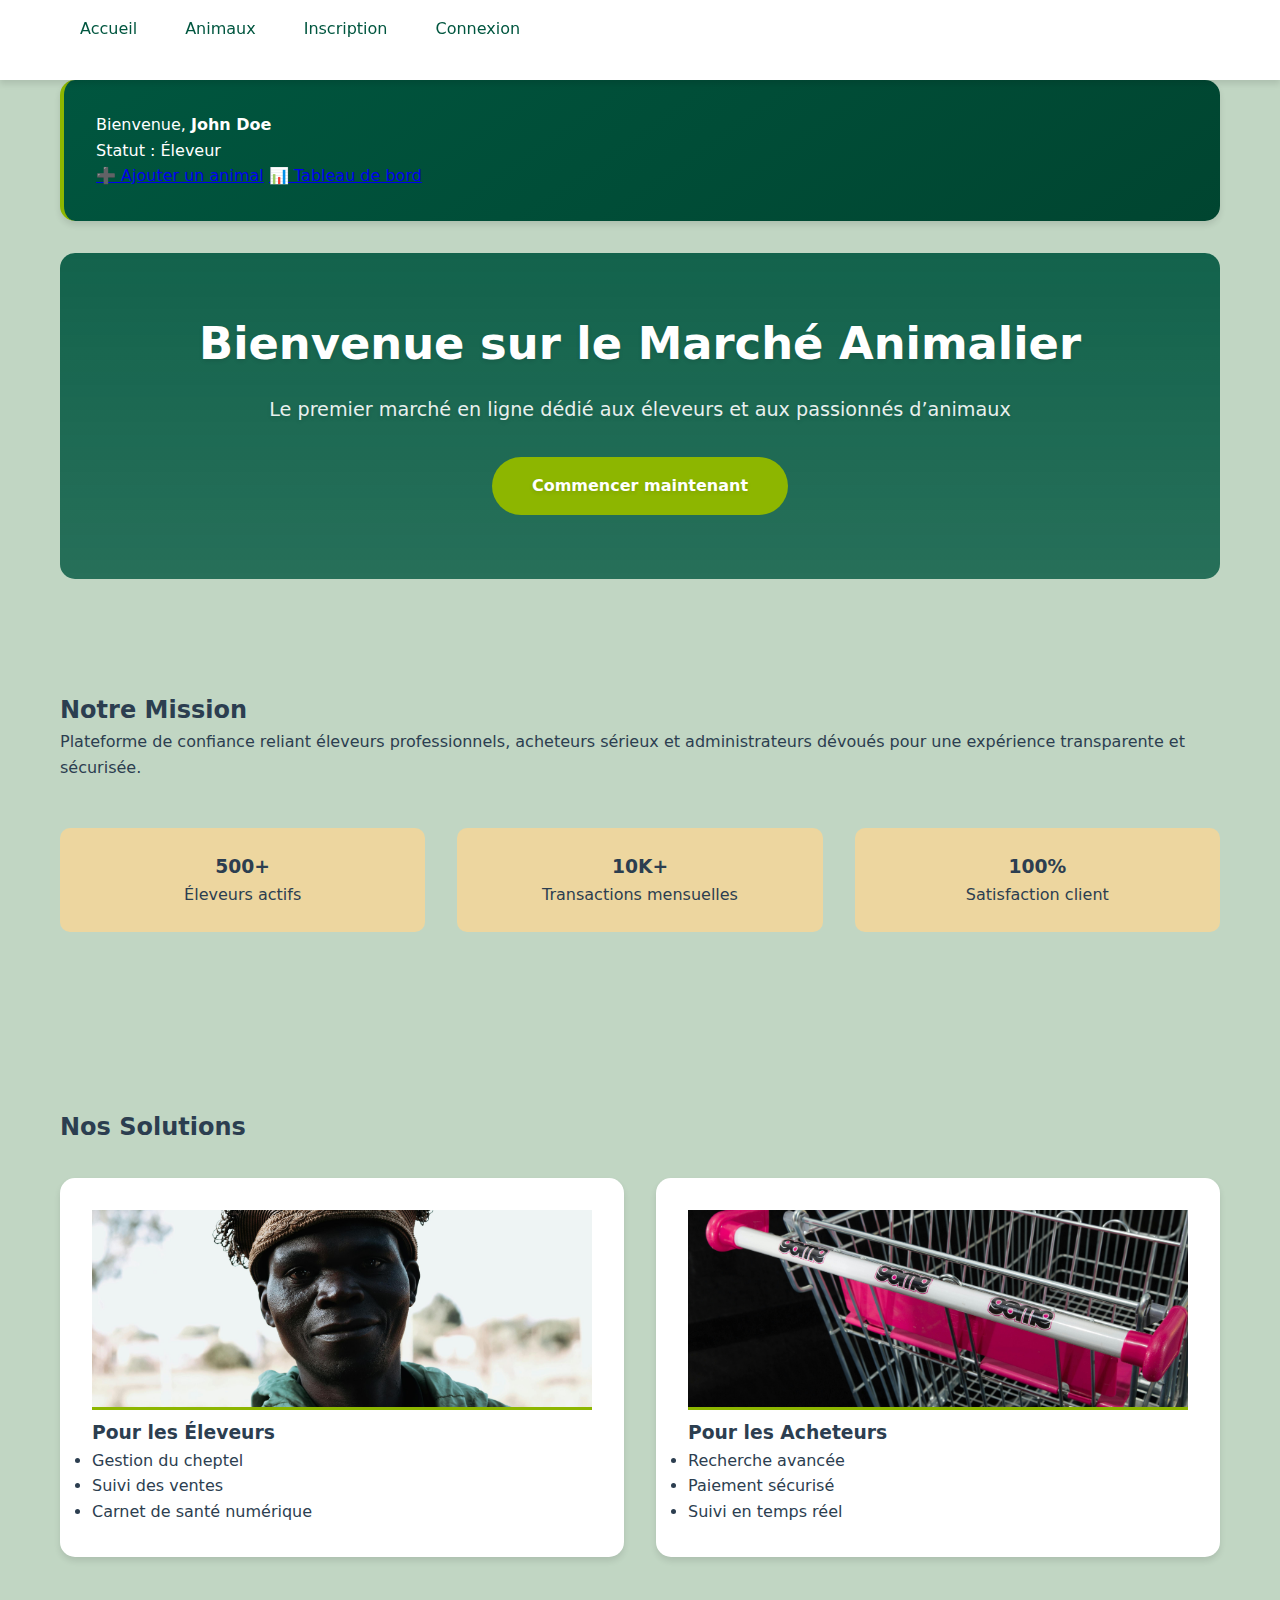
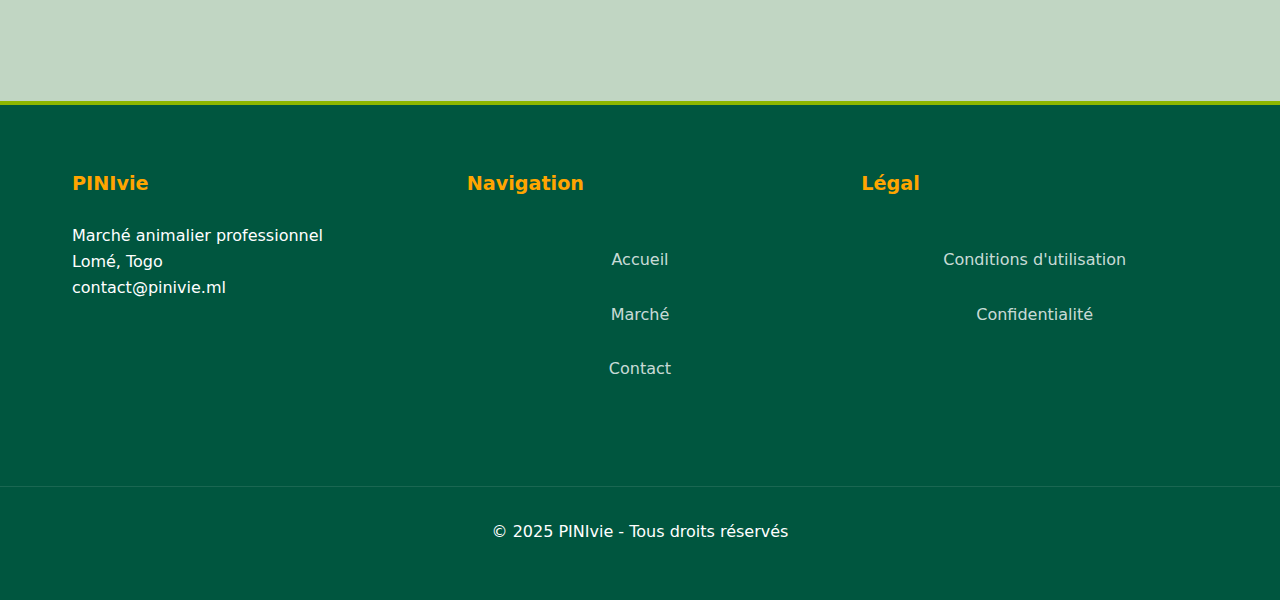
==== index.html @ 407cb316 "Le frontend de PINIvie" ====
<!DOCTYPE html>
<html lang="fr">
<head>
    <meta charset="UTF-8">
    <title>Accueil - Marché Animalier</title>
    <link rel="stylesheet" href="styles.css">
    <meta name="viewport" content="width=device-width, initial-scale=1.0">
</head>
<body>

    <header>
        <!-- Remplacez le include PHP par le contenu HTML du menu -->
        <nav>
            <ul>
                <li><a href="index.html">Accueil</a></li>
                <li><a href="animaux.html">Animaux</a></li>
                <li><a href="inscription.html">Inscription</a></li>
                <li><a href="connexion.html">Connexion</a></li>
            </ul>
        </nav>
    </header>

    <main class="container">
        <!-- Message de bienvenue -->
        <div class="user-info">
            <p>Bienvenue, <strong>John Doe</strong></p>
            <p>Statut : Éleveur</p>
            
            <div class="user-actions">
                <a href="ajout_animal.html" class="btn-small">➕ Ajouter un animal</a>
                <a href="dashboard.html" class="btn-small">📊 Tableau de bord</a>
            </div>
        </div>

        <!-- Hero Section -->
        <section class="hero">
            <div class="hero-content">
                <h1 class="hero-title">Bienvenue sur le Marché Animalier</h1>
                <p class="hero-subtitle">Le premier marché en ligne dédié aux éleveurs et aux passionnés d’animaux</p>
                <div class="hero-cta">
                    <a href="inscription.html" class="btn btn-primary">Commencer maintenant</a>
                </div>
            </div>
        </section>

        <!-- Section Présentation -->
        <section class="about-section">
            <div class="about-content">
                <h2 class="section-title">Notre Mission</h2>
                <p class="section-text">
                    Plateforme de confiance reliant éleveurs professionnels, acheteurs sérieux et administrateurs dévoués 
                    pour une expérience transparente et sécurisée.
                </p>
                <div class="stats-grid">
                    <div class="stat-item">
                        <h3>500+</h3>
                        <p>Éleveurs actifs</p>
                    </div>
                    <div class="stat-item">
                        <h3>10K+</h3>
                        <p>Transactions mensuelles</p>
                    </div>
                    <div class="stat-item">
                        <h3>100%</h3>
                        <p>Satisfaction client</p>
                    </div>
                </div>
            </div>
        </section>

        <!-- Section Fonctionnalités -->
        <section class="features-section">
            <h2 class="section-title center">Nos Solutions</h2>
            <div class="features-grid">
                <article class="feature-card">
                    <div class="feature-icon">
                        <img src="assets/img/09.jpg" alt="Éleveurs" width="500px" height="300px">
                    </div>
                    <h3>Pour les Éleveurs</h3>
                    <ul class="feature-list">
                        <li>Gestion du cheptel</li>
                        <li>Suivi des ventes</li>
                        <li>Carnet de santé numérique</li>
                    </ul>
                </article>

                <article class="feature-card">
                    <div class="feature-icon">
                        <img src="assets/img/00.jpg" alt="Clients" width="500px" height="300px">
                    </div>
                    <h3>Pour les Acheteurs</h3>
                    <ul class="feature-list">
                        <li>Recherche avancée</li>
                        <li>Paiement sécurisé</li>
                        <li>Suivi en temps réel</li>
                    </ul>
                </article>
            </div>
        </section>
    </main>

    <footer class="main-footer">
        <div class="footer-content">
            <div class="footer-section">
                <h4>PINIvie</h4>
                <p>Marché animalier professionnel<br>
                Lomé, Togo<br>
                contact@pinivie.ml</p>
            </div>
            
            <div class="footer-section">
                <h4>Navigation</h4>
                <nav class="footer-links">
                    <a href="index.html">Accueil</a>
                    <a href="animaux.html">Marché</a>
                    <a href="contact.html">Contact</a>
                </nav>
            </div>
            
            <div class="footer-section">
                <h4>Légal</h4>
                <nav class="footer-links">
                    <a href="cgu.html">Conditions d'utilisation</a>
                    <a href="confidentialite.html">Confidentialité</a>
                </nav>
            </div>
        </div>
        
        <div class="footer-bottom">
            <p>© 2025 PINIvie - Tous droits réservés</p>
            <div class="social-icons">
                <a href="#"><i class="fab fa-facebook"></i></a>
                <a href="#"><i class="fab fa-whatsapp"></i></a>
                <a href="#"><i class="fab fa-instagram"></i></a>
            </div>
        </div>
    </footer>
</body>
</html>
---- styles.css ----
/* styles.css */
:root {
    --primary: #00563F; /* Vert foncé */
    --secondary: #8DB600; /* Vert clair */
    --accent: #FFA500;   /* Orange */
    --light: #c1d6c3;
    --dark: #2C3E50;
    --shadow: 0 4px 6px rgba(0, 0, 0, 0.1);
    --radius: 12px;
    --stat-item: #edd69f;
}

* {
    margin: 0;
    padding: 0;
    box-sizing: border-box;
    font-family: 'Segoe UI', system-ui, sans-serif;
}

body {
    line-height: 1.6;
    color: var(--dark);
    background: var(--light);
    margin-top: 80px;
}

/* Header fixe */
header {
    position: fixed;
    top: 0;
    width: 100%;
    background: white;
    box-shadow: var(--shadow);
    z-index: 1000;
}

nav {
    max-width: 1200px;
    margin: 0 auto;
    padding: 1rem 2rem;
    display: flex;
    justify-content: space-between;
    align-items: center;
}

.logo h2 {
    color: var(--primary);
    font-size: 1.8rem;
    font-weight: 700;
    letter-spacing: -0.5px;
}

nav ul {
    display: flex;
    gap: 2rem;
    list-style: none;
}

nav a {
    color: var(--primary);
    text-decoration: none;
    font-weight: 500;
    transition: all 0.3s;
    padding: 0.5rem;
}

nav a:hover {
    color: var(--secondary);
    transform: translateY(-2px);
}

/* Section Hero */
.hero {
    background: linear-gradient(rgba(0, 86, 63, 0.9), rgba(0, 86, 63, 0.8)),
                url('https://example.com/hero-bg.jpg') center/cover;
    color: white;
    padding: 8rem 2rem;
    text-align: center;
    border-radius: var(--radius);
    margin: 2rem auto;
    max-width: 1200px;
}

.hero h1 {
    font-size: 2.8rem;
    margin-bottom: 1.5rem;
    line-height: 1.2;
}

.hero p {
    font-size: 1.2rem;
    margin-bottom: 2rem;
    opacity: 0.9;
}

.btn {
    display: inline-block;
    background: var(--secondary);
    color: white;
    padding: 1rem 2.5rem;
    border-radius: 50px;
    text-decoration: none;
    font-weight: 600;
    transition: transform 0.3s;
}

.btn:hover {
    transform: translateY(-3px);
    background: #7da500;
}

/* Sections de contenu */
.presentation {
    background: white;
    padding: 4rem 2rem;
    border-radius: var(--radius);
    box-shadow: var(--shadow);
    margin: 3rem auto;
    max-width: 1200px;
    text-align: center;
}

.fonctionnalites {
    max-width: 1200px;
    margin: 3rem auto;
    padding: 0 2rem;
}

.grid {
    display: grid;
    gap: 2rem;
    grid-template-columns: repeat(auto-fit, minmax(280px, 1fr));
}

.feature {
    background: white;
    padding: 2rem;
    border-radius: var(--radius);
    box-shadow: var(--shadow);
    transition: transform 0.3s;
    text-align: center;
}

.feature:hover {
    transform: translateY(-5px);
}

/* Messages utilisateur */
.user-info {
    background: var(--light);
    padding: 1.5rem;
    border-radius: var(--radius);
    margin: 1rem auto;
    max-width: 1200px;
    border-left: 4px solid var(--secondary);
}

/* Formulaire */
form {
    background: white;
    padding: 2rem;
    border-radius: var(--radius);
    box-shadow: var(--shadow);
    max-width: 500px;
    margin: 2rem auto;
}

input, select {
    width: 100%;
    padding: 1rem;
    margin-bottom: 1.5rem;
    border: 2px solid #ddd;
    border-radius: 8px;
    transition: border-color 0.3s;
}

input:focus, select:focus {
    border-color: var(--secondary);
    outline: none;
}

/* Responsive */
@media (max-width: 768px) {
    nav {
        padding: 1rem;
        flex-direction: column;
        gap: 1rem;
    }
    
    nav ul {
        flex-wrap: wrap;
        justify-content: center;
        gap: 1rem;
    }
    
    .hero {
        padding: 6rem 1rem;
        margin-top: 1rem;
    }
    
    .hero h1 {
        font-size: 2rem;
    }
    
    .presentation {
        padding: 2rem 1rem;
    }
}

/* Page animaux */
.animaux {
    display: grid;
    gap: 2rem;
    grid-template-columns: repeat(auto-fit, minmax(250px, 1fr));
    max-width: 1200px;
    margin: 2rem auto;
    padding: 0 1rem;
}

.animal {
    background: white;
    border-radius: var(--radius);
    overflow: hidden;
    box-shadow: var(--shadow);
    transition: transform 0.3s;
}

.animal:hover {
    transform: translateY(-5px);
}

.animal img {
    width: 100%;
    height: 200px;
    object-fit: cover;
    border-bottom: 3px solid var(--secondary);
}

.animal h3 {
    color: var(--primary);
    margin: 1rem 0;
    padding: 0 1rem;
}

.animal p {
    padding: 0 1rem 1rem;
}

/* Styles complémentaires */
.container {
    max-width: 1200px;
    margin: 0 auto;
    padding: 0 20px;
}

.user-panel {
    background: #e8f5e9;
    padding: 1.5rem;
    border-radius: 8px;
    margin: 2rem 0;
    border-left: 4px solid var(--secondary);
}

.badge {
    display: inline-block;
    padding: 0.3rem 0.8rem;
    background: var(--primary);
    color: white;
    border-radius: 20px;
    font-size: 0.9rem;
}

.hero {
    background: linear-gradient(rgba(0, 86, 63, 0.9), rgba(0, 86, 63, 0.8)),
                url('assets/hero-bg.jpg') center/cover;
    border-radius: 15px;
    padding: 4rem 2rem;
    margin: 2rem 0;
    color: white;
    text-shadow: 0 2px 4px rgba(0,0,0,0.1);
}

.hero-title {
    font-size: 2.5rem;
    margin-bottom: 1rem;
}

.hero-subtitle {
    font-size: 1.2rem;
    margin-bottom: 2rem;
}

.about-section {
    background: transparent;
    padding: 4rem 0;
    margin: 3rem 0;
}

.stats-grid {
    display: grid;
    grid-template-columns: repeat(3, 1fr);
    gap: 2rem;
    margin-top: 3rem;
}

.stat-item {
    text-align: center;
    padding: 1.5rem;
    background: var(--light);
    border-radius: 10px;
}

.features-section {
    padding: 4rem 0;
}

.features-grid {
    display: grid;
    grid-template-columns: repeat(auto-fit, minmax(300px, 1fr));
    gap: 2rem;
    margin-top: 2rem;
}

.feature-card {
    background: white;
    padding: 2rem;
    border-radius: 10px;
    box-shadow: var(--shadow);
    transition: transform 0.3s;
}

.feature-card:hover {
    transform: translateY(-5px);
}

.main-footer {
    background: var(--primary);
    color: white;
    padding: 3rem 0;
    margin-top: 4rem;
}

.footer-content {
    max-width: 1200px;
    margin: 0 auto;
    display: grid;
    grid-template-columns: repeat(auto-fit, minmax(250px, 1fr));
    gap: 2rem;
}
/* Styles complémentaires */
.container {
    max-width: 1200px;
    margin: 0 auto;
    padding: 0 20px;
}

.user-panel {
    background: #e8f5e9;
    padding: 1.5rem;
    border-radius: 8px;
    margin: 2rem 0;
    border-left: 4px solid var(--secondary);
}

.badge {
    display: inline-block;
    padding: 0.3rem 0.8rem;
    background: var(--primary);
    color: white;
    border-radius: 20px;
    font-size: 0.9rem;
}

.hero {
    background: linear-gradient(rgba(0, 86, 63, 0.9), rgba(0, 86, 63, 0.8)),
                url('assets/hero-bg.jpg') center/cover;
    border-radius: 15px;
    padding: 4rem 2rem;
    margin: 2rem 0;
    color: white;
    text-shadow: 0 2px 4px rgba(0,0,0,0.1);
}

.hero-title {
    font-size: 2.5rem;
    margin-bottom: 1rem;
}

.hero-subtitle {
    font-size: 1.2rem;
    margin-bottom: 2rem;
}

.about-section {
    background: transparent;
    padding: 4rem 0;
    margin: 3rem 0;
}

.stats-grid {
    display: grid;
    grid-template-columns: repeat(3, 1fr);
    gap: 2rem;
    margin-top: 3rem;
}

.stat-item {
    text-align: center;
    padding: 1.5rem;
    background: var(--stat-item);
    border-radius: 10px;
}

.features-section {
    padding: 4rem 0;
}

.features-grid {
    display: grid;
    grid-template-columns: repeat(auto-fit, minmax(300px, 1fr));
    gap: 2rem;
    margin-top: 2rem;
}

.feature-card {
    background: white;
    padding: 2rem;
    border-radius: 10px;
    box-shadow: var(--shadow);
    transition: transform 0.3s;
}

.feature-card:hover {
    transform: translateY(-5px);
}

.main-footer {
    background: var(--primary);
    color: white;
    padding: 3rem 0;
    margin-top: 4rem;
}

.footer-content {
    max-width: 1200px;
    margin: 0 auto;
    display: grid;
    grid-template-columns: repeat(auto-fit, minmax(250px, 1fr));
    gap: 2rem;
}
/* Footer */
.main-footer {
    background: var(--primary);
    color: white;
    padding: 4rem 0 2rem;
    margin-top: 5rem;
    border-top: 4px solid var(--secondary);
}

.footer-content {
    max-width: 1200px;
    margin: 0 auto;
    display: grid;
    grid-template-columns: repeat(auto-fit, minmax(250px, 1fr));
    gap: 3rem;
    padding: 0 2rem;
}

.footer-section {
    margin-bottom: 2rem;
}

.footer-section h4 {
    color: var(--accent);
    margin-bottom: 1.5rem;
    font-size: 1.2rem;
}

.footer-links {
    display: flex;
    flex-direction: column;
    gap: 0.8rem;
}

.footer-links a {
    color: rgba(255, 255, 255, 0.8);
    text-decoration: none;
    transition: all 0.3s;
}

.footer-links a:hover {
    color: white;
    transform: translateX(5px);
}

.social-icons {
    display: flex;
    gap: 1.5rem;
    margin-top: 1.5rem;
}

.footer-bottom {
    text-align: center;
    margin-top: 3rem;
    padding-top: 2rem;
    border-top: 1px solid rgba(255, 255, 255, 0.1);
}

/* Correction pour le chevauchement */
body {
    margin-top: 80px; /* Hauteur de votre header */
}

.user-info {
    margin-top: 2rem;
    padding: 2rem;
    background: rgba(255, 255, 255, 0.95);
    border-radius: 10px;
    box-shadow: var(--shadow);
    position: relative;
    z-index: 100;
}
/* Header */
header {
    position: fixed;
    top: 0;
    width: 100%;
    height: 80px; /* Hauteur fixe */
    background: white;
    box-shadow: var(--shadow);
    z-index: 1000;
}

/* Contenu principal */
main {
    margin-top: 30px; /* Ajustez selon besoin */
    padding-top: 2rem;
}

/* Message de bienvenue */
.welcome-container {
    margin-top: 100px; /* Ajustez cette valeur */
    padding: 2rem;
    background: linear-gradient(to right, var(--primary), #004530);
    color: white;
    border-radius: 15px;
    position: relative;
}
/* Correction du positionnement */
main {
    margin-top: 100px; /* Ajustez selon la hauteur de votre header */
    padding: 0 20px;
}

.user-info {
    background: linear-gradient(145deg, var(--primary), #004530);
    color: white;
    padding: 2rem;
    border-radius: 15px;
    margin: 2rem 0;
    box-shadow: var(--shadow);
    position: relative;
}

.user-info::after {
    content: "";
    position: absolute;
    bottom: -20px;
    left: 50%;
    transform: translateX(-50%);
    width: 40px;
    height: 40px;
    background: url('assets/icon-animal.svg') no-repeat center;
}
.feature-card {
    position: relative;
    overflow: hidden;
    border-radius: 15px;
    transition: transform 0.3s;
    
}

.feature-card img {
    width: 100%;
    height: 200px;
    object-fit: cover;
    border-bottom: 3px solid var(--secondary);
    transition: transform 0.3s;
}

.feature-card:hover img {
    transform: scale(1.05);
}

.feature-content {
    padding: 1.5rem;
    background: white;
}

@media (max-width: 768px) {
    .feature-card {
        margin: 0 1rem;
    }
    
    .feature-card img {
        height: 150px;
    }
}
/* Style formulaire */
.registration-container {
    max-width: 800px;
    margin: 100px auto 3rem;
    padding: 2rem;
    background: white;
    border-radius: 15px;
    box-shadow: var(--shadow);
}

.registration-header {
    text-align: center;
    margin-bottom: 2rem;
}

.registration-header h2 {
    color: var(--primary);
    font-size: 2rem;
    margin-bottom: 0.5rem;
}

.registration-grid {
    display: grid;
    grid-template-columns: 1fr 1fr;
    gap: 2rem;
    margin-bottom: 1.5rem;
}

.registration-form input,
.registration-form select {
    width: 100%;
    padding: 1rem;
    margin-bottom: 1rem;
    border: 2px solid #e0e0e0;
    border-radius: 8px;
    transition: all 0.3s;
}

.registration-form input:focus,
.registration-form select:focus {
    border-color: var(--secondary);
    outline: none;
    box-shadow: 0 0 8px rgba(141, 182, 0, 0.3);
}

.user-type-selector {
    display: flex;
    gap: 1rem;
    margin: 1.5rem 0;
}

.user-type-card {
    flex: 1;
    padding: 1.5rem;
    border: 2px solid #e0e0e0;
    border-radius: 10px;
    cursor: pointer;
    transition: all 0.3s;
    text-align: center;
}

.user-type-card:hover {
    border-color: var(--secondary);
    background: #f8fff0;
}

.user-type-card.active {
    border-color: var(--secondary);
    background: var(--secondary);
    color: white;
}

.registration-button {
    background: var(--secondary);
    color: white;
    width: 100%;
    padding: 1.2rem;
    font-size: 1.1rem;
    border: none;
    border-radius: 8px;
    cursor: pointer;
    transition: background 0.3s;
}

.registration-button:hover {
    background: var(--primary);
}

.registration-message {
    padding: 1rem;
    border-radius: 8px;
    margin-top: 1.5rem;
    text-align: center;
}

.registration-message.success {
    background: #e8f5e9;
    color: #2e7d32;
}

.registration-message.error {
    background: #ffebee;
    color: #c62828;
}
.login-redirect {
    text-align: center;
    margin-top: 2rem;
    color: var(--dark);
}

.login-redirect a {
    color: var(--secondary);
    font-weight: 500;
    text-decoration: none;
}

@media (max-width: 768px) {
    .registration-grid {
        grid-template-columns: 1fr;
    }
    
    .registration-container {
        margin: 100px 1rem 2rem;
        padding: 1.5rem;
    }
    
    .user-type-selector {
        flex-direction: column;
    }
}
/* Style commun pour l'authentification */
.auth-container {
    max-width: 500px;
    margin: 100px auto;
    padding: 0 20px;
}

.auth-card {
    background: white;
    padding: 2.5rem;
    border-radius: 15px;
    box-shadow: var(--shadow);
}

.auth-header {
    text-align: center;
    margin-bottom: 2rem;
}

.auth-header h2 {
    color: var(--primary);
    margin-bottom: 0.5rem;
}

.auth-header p {
    color: var(--secondary);
}

.form-group {
    margin-bottom: 1.5rem;
}

.form-group label {
    display: block;
    margin-bottom: 0.5rem;
    color: var(--dark);
    font-weight: 500;
}

.auth-form input {
    width: 100%;
    padding: 1rem;
    border: 2px solid #e0e0e0;
    border-radius: 8px;
    transition: all 0.3s;
}

.auth-form input:focus {
    border-color: var(--secondary);
    outline: none;
    box-shadow: 0 0 8px rgba(141, 182, 0, 0.3);
}

.auth-button {
    width: 100%;
    padding: 1rem;
    background: var(--secondary);
    color: white;
    border: none;
    border-radius: 8px;
    font-size: 1.1rem;
    cursor: pointer;
    transition: background 0.3s;
}

.auth-button:hover {
    background: var(--primary);
}

.auth-links {
    margin-top: 1.5rem;
    text-align: center;
    display: flex;
    flex-direction: column;
    gap: 0.8rem;
}

.link {
    color: var(--secondary);
    text-decoration: none;
    font-weight: 500;
}

.link:hover {
    text-decoration: underline;
}

.auth-message {
    padding: 1rem;
    border-radius: 8px;
    margin-bottom: 1.5rem;
    text-align: center;
}

.auth-message.error {
    background: #ffebee;
    color: #c62828;
}

@media (max-width: 768px) {
    .auth-card {
        padding: 1.5rem;
    }
    
    .auth-container {
        margin: 80px auto;
    }
}
/* Marché des animaux */
.market-container {
    max-width: 1200px;
    margin: 100px auto 3rem;
    padding: 0 20px;
}

.market-title {
    text-align: center;
    color: var(--primary);
    margin-bottom: 3rem;
}

.animals-grid {
    display: grid;
    grid-template-columns: repeat(auto-fill, minmax(300px, 1fr));
    gap: 2rem;
    padding: 1rem;
}

.animal-card {
    background: white;
    border-radius: 15px;
    overflow: hidden;
    box-shadow: var(--shadow);
    transition: transform 0.3s;
}

.animal-card:hover {
    transform: translateY(-5px);
}

.animal-image-container {
    height: 250px;
    overflow: hidden;
    position: relative;
}

.animal-image {
    width: 100%;
    height: 100%;
    object-fit: cover;
    transition: transform 0.3s;
}

.animal-card:hover .animal-image {
    transform: scale(1.05);
}

.animal-details {
    padding: 1.5rem;
}

.animal-title {
    color: var(--primary);
    margin-bottom: 1rem;
    font-size: 1.3rem;
}

.animal-breed {
    display: block;
    color: var(--secondary);
    font-size: 0.9em;
    margin-top: 0.3rem;
}

.animal-specs {
    display: grid;
    grid-template-columns: 1fr 1fr;
    gap: 1rem;
    margin: 1.5rem 0;
}

.spec-item {
    text-align: center;
    padding: 0.8rem;
    background: var(--light);
    border-radius: 8px;
}

.spec-label {
    display: block;
    color: var(--secondary);
    font-size: 0.9em;
}

.spec-value {
    font-weight: 600;
    color: var(--dark);
}

.animal-price {
    text-align: center;
    margin: 1.5rem 0;
}

.price-tag {
    background: var(--secondary);
    color: white;
    padding: 0.5rem 1.5rem;
    border-radius: 20px;
    font-weight: bold;
}

.empty-state {
    text-align: center;
    padding: 4rem;
    background: var(--light);
    border-radius: 15px;
    margin: 2rem 0;
}

.empty-state p {
    color: var(--secondary);
    margin-bottom: 1.5rem;
}

@media (max-width: 768px) {
    .market-container {
        margin: 80px auto 2rem;
    }
    
    .animals-grid {
        grid-template-columns: 1fr;
    }
    
    .animal-image-container {
        height: 200px;
    }
}
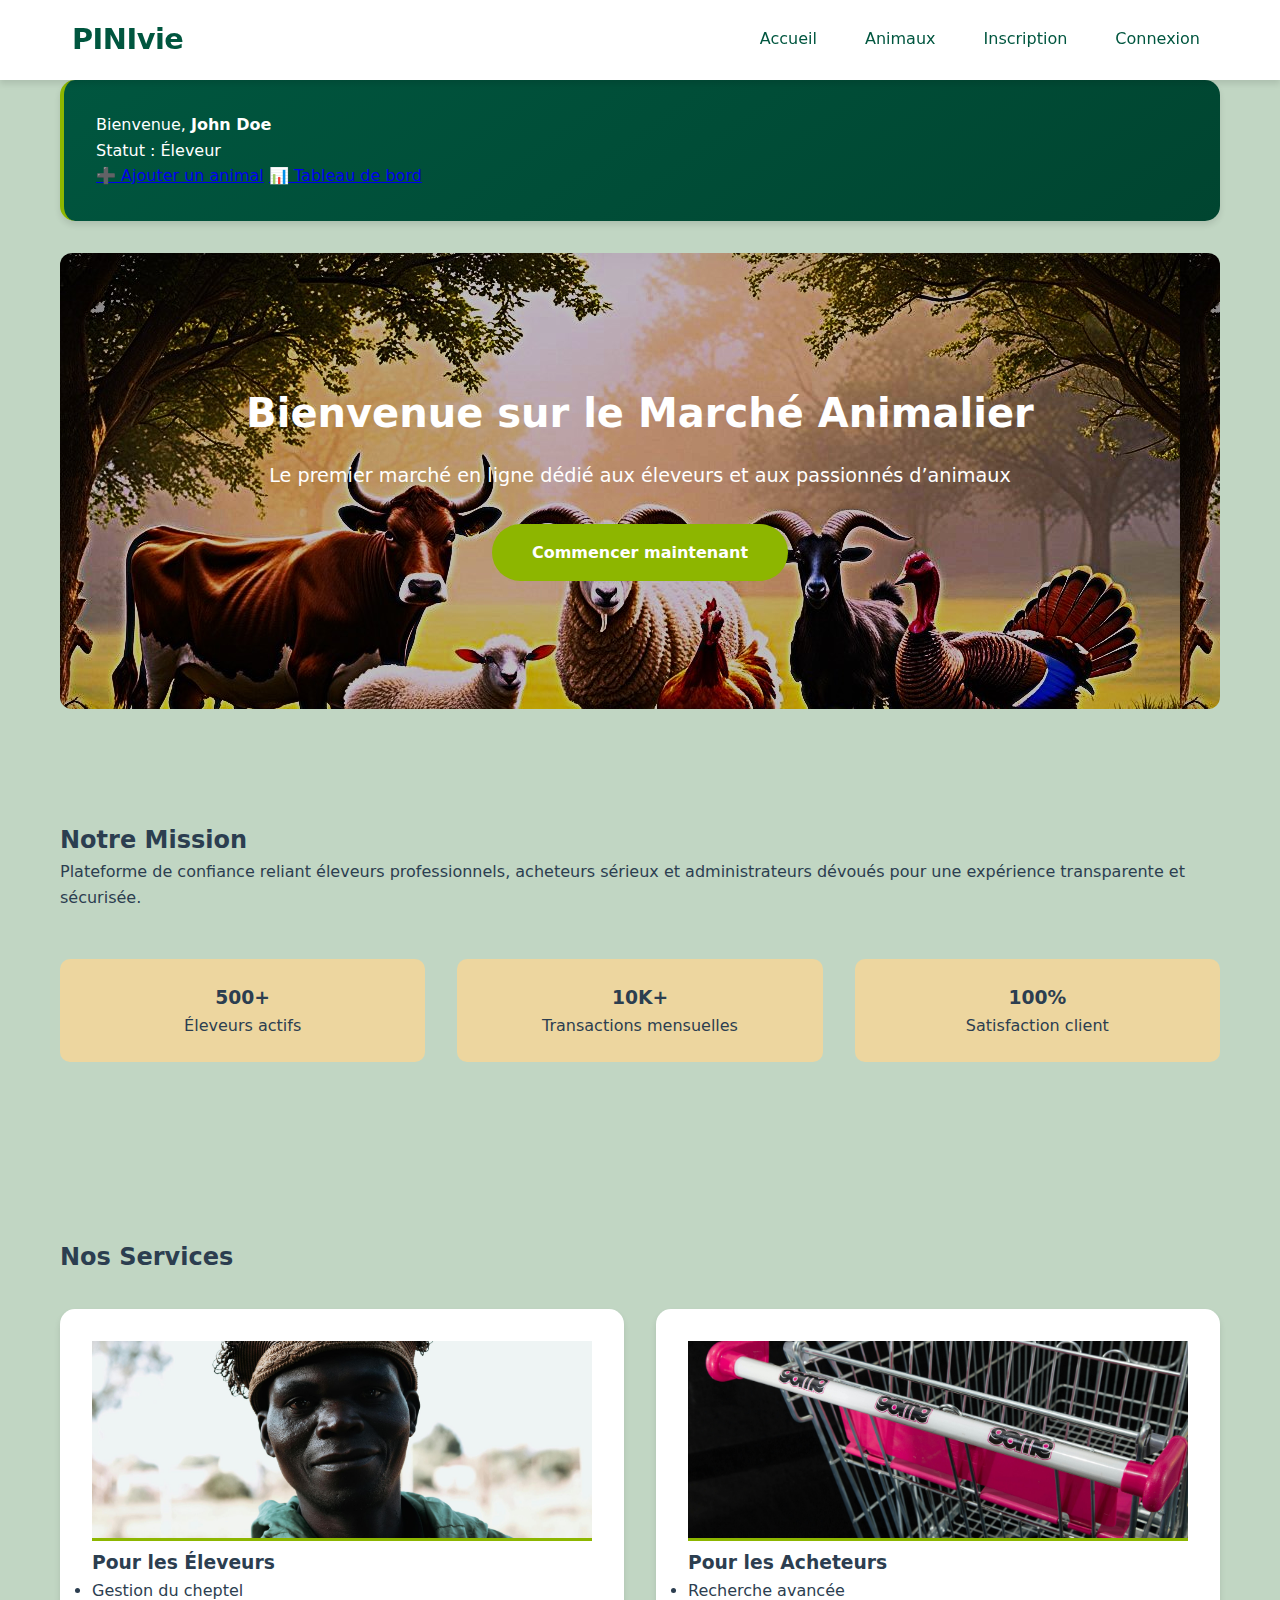
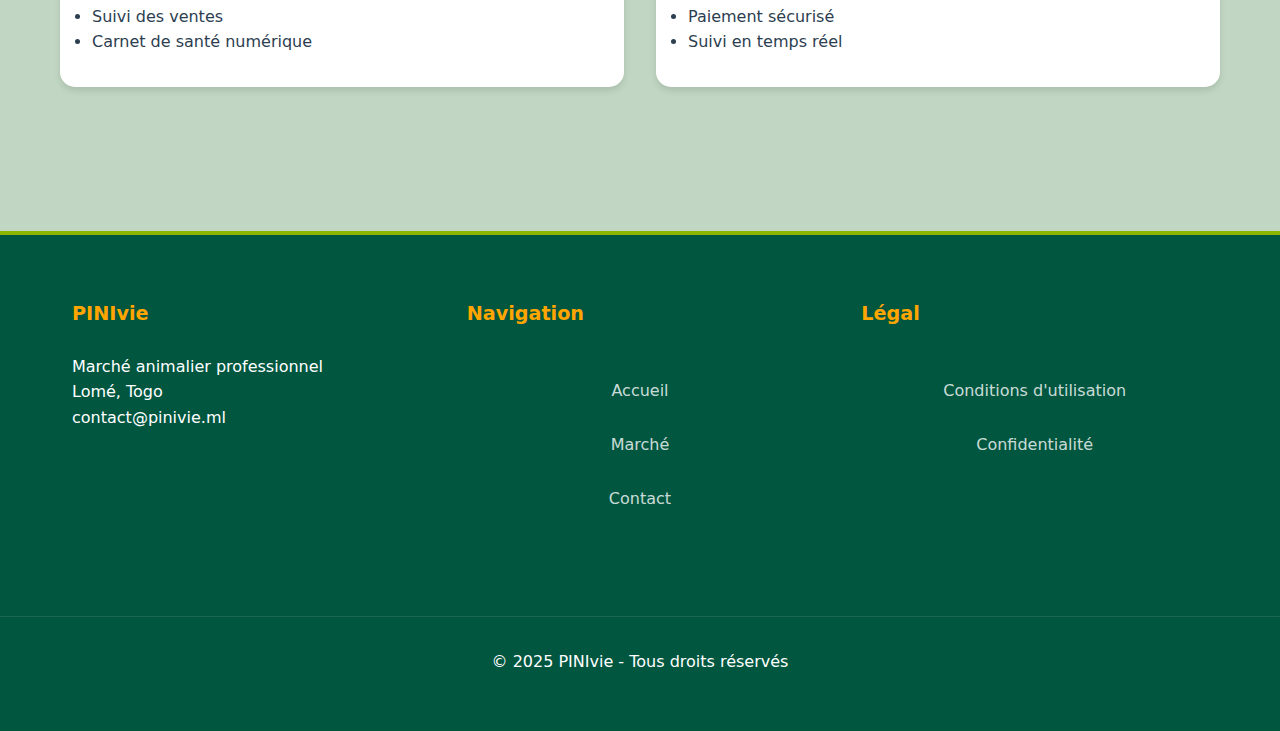
==== commit e943d0e2: "petites modifications" ====
--- a/index.html
+++ b/index.html
@@ -1,139 +1,157 @@
 <!DOCTYPE html>
 <html lang="fr">
-<head>
-    <meta charset="UTF-8">
+  <head>
+    <meta charset="UTF-8" />
     <title>Accueil - Marché Animalier</title>
-    <link rel="stylesheet" href="styles.css">
-    <meta name="viewport" content="width=device-width, initial-scale=1.0">
-</head>
-<body>
-
+    <link rel="stylesheet" href="styles.css" />
+    <meta name="viewport" content="width=device-width, initial-scale=1.0" />
+  </head>
+  <body>
     <header>
-        <!-- Remplacez le include PHP par le contenu HTML du menu -->
-        <nav>
-            <ul>
-                <li><a href="index.html">Accueil</a></li>
-                <li><a href="animaux.html">Animaux</a></li>
-                <li><a href="inscription.html">Inscription</a></li>
-                <li><a href="connexion.html">Connexion</a></li>
-            </ul>
-        </nav>
+      <!-- Remplacez le include PHP par le contenu HTML du menu -->
+      <nav>
+        <h1 class="logo">PINIvie</h1>
+        <ul>
+          <li><a href="index.html">Accueil</a></li>
+          <li><a href="animaux.html">Animaux</a></li>
+          <li><a href="inscription.html">Inscription</a></li>
+          <li><a href="connexion.html">Connexion</a></li>
+        </ul>
+      </nav>
     </header>
 
     <main class="container">
-        <!-- Message de bienvenue -->
-        <div class="user-info">
-            <p>Bienvenue, <strong>John Doe</strong></p>
-            <p>Statut : Éleveur</p>
-            
-            <div class="user-actions">
-                <a href="ajout_animal.html" class="btn-small">➕ Ajouter un animal</a>
-                <a href="dashboard.html" class="btn-small">📊 Tableau de bord</a>
+      <!-- Message de bienvenue -->
+      <div class="user-info">
+        <p>Bienvenue, <strong>John Doe</strong></p>
+        <p>Statut : Éleveur</p>
+
+        <div class="user-actions">
+          <a href="ajout_animal.html" class="btn-small">➕ Ajouter un animal</a>
+          <a href="dashboard.html" class="btn-small">📊 Tableau de bord</a>
+        </div>
+      </div>
+
+      <!-- Hero Section -->
+      <section class="hero1">
+        <div class="hero-content">
+          <h1 class="hero-title">Bienvenue sur le Marché Animalier</h1>
+          <p class="hero-subtitle">
+            Le premier marché en ligne dédié aux éleveurs et aux passionnés
+            d’animaux
+          </p>
+          <div class="hero-cta">
+            <a href="inscription.html" class="btn btn-primary"
+              >Commencer maintenant</a
+            >
+          </div>
+        </div>
+      </section>
+
+      <!-- Section Présentation -->
+      <section class="about-section">
+        <div class="about-content">
+          <h2 class="section-title">Notre Mission</h2>
+          <p class="section-text">
+            Plateforme de confiance reliant éleveurs professionnels, acheteurs
+            sérieux et administrateurs dévoués pour une expérience transparente
+            et sécurisée.
+          </p>
+          <div class="stats-grid">
+            <div class="stat-item">
+              <h3>500+</h3>
+              <p>Éleveurs actifs</p>
             </div>
+            <div class="stat-item">
+              <h3>10K+</h3>
+              <p>Transactions mensuelles</p>
+            </div>
+            <div class="stat-item">
+              <h3>100%</h3>
+              <p>Satisfaction client</p>
+            </div>
+          </div>
         </div>
+      </section>
 
-        <!-- Hero Section -->
-        <section class="hero">
-            <div class="hero-content">
-                <h1 class="hero-title">Bienvenue sur le Marché Animalier</h1>
-                <p class="hero-subtitle">Le premier marché en ligne dédié aux éleveurs et aux passionnés d’animaux</p>
-                <div class="hero-cta">
-                    <a href="inscription.html" class="btn btn-primary">Commencer maintenant</a>
-                </div>
+      <!-- Section Fonctionnalités -->
+      <section class="features-section">
+        <h2 class="section-title center">Nos Services</h2>
+        <div class="features-grid">
+          <article class="feature-card">
+            <div class="feature-icon">
+              <img
+                src="assets/img/09.jpg"
+                alt="Éleveurs"
+                width="500px"
+                height="300px"
+              />
             </div>
-        </section>
+            <h3>Pour les Éleveurs</h3>
+            <ul class="feature-list">
+              <li>Gestion du cheptel</li>
+              <li>Suivi des ventes</li>
+              <li>Carnet de santé numérique</li>
+            </ul>
+          </article>
 
-        <!-- Section Présentation -->
-        <section class="about-section">
-            <div class="about-content">
-                <h2 class="section-title">Notre Mission</h2>
-                <p class="section-text">
-                    Plateforme de confiance reliant éleveurs professionnels, acheteurs sérieux et administrateurs dévoués 
-                    pour une expérience transparente et sécurisée.
-                </p>
-                <div class="stats-grid">
-                    <div class="stat-item">
-                        <h3>500+</h3>
-                        <p>Éleveurs actifs</p>
-                    </div>
-                    <div class="stat-item">
-                        <h3>10K+</h3>
-                        <p>Transactions mensuelles</p>
-                    </div>
-                    <div class="stat-item">
-                        <h3>100%</h3>
-                        <p>Satisfaction client</p>
-                    </div>
-                </div>
+          <article class="feature-card">
+            <div class="feature-icon">
+              <img
+                src="assets/img/00.jpg"
+                alt="Clients"
+                width="500px"
+                height="300px"
+              />
             </div>
-        </section>
-
-        <!-- Section Fonctionnalités -->
-        <section class="features-section">
-            <h2 class="section-title center">Nos Solutions</h2>
-            <div class="features-grid">
-                <article class="feature-card">
-                    <div class="feature-icon">
-                        <img src="assets/img/09.jpg" alt="Éleveurs" width="500px" height="300px">
-                    </div>
-                    <h3>Pour les Éleveurs</h3>
-                    <ul class="feature-list">
-                        <li>Gestion du cheptel</li>
-                        <li>Suivi des ventes</li>
-                        <li>Carnet de santé numérique</li>
-                    </ul>
-                </article>
-
-                <article class="feature-card">
-                    <div class="feature-icon">
-                        <img src="assets/img/00.jpg" alt="Clients" width="500px" height="300px">
-                    </div>
-                    <h3>Pour les Acheteurs</h3>
-                    <ul class="feature-list">
-                        <li>Recherche avancée</li>
-                        <li>Paiement sécurisé</li>
-                        <li>Suivi en temps réel</li>
-                    </ul>
-                </article>
-            </div>
-        </section>
+            <h3>Pour les Acheteurs</h3>
+            <ul class="feature-list">
+              <li>Recherche avancée</li>
+              <li>Paiement sécurisé</li>
+              <li>Suivi en temps réel</li>
+            </ul>
+          </article>
+        </div>
+      </section>
     </main>
 
     <footer class="main-footer">
-        <div class="footer-content">
-            <div class="footer-section">
-                <h4>PINIvie</h4>
-                <p>Marché animalier professionnel<br>
-                Lomé, Togo<br>
-                contact@pinivie.ml</p>
-            </div>
-            
-            <div class="footer-section">
-                <h4>Navigation</h4>
-                <nav class="footer-links">
-                    <a href="index.html">Accueil</a>
-                    <a href="animaux.html">Marché</a>
-                    <a href="contact.html">Contact</a>
-                </nav>
-            </div>
-            
-            <div class="footer-section">
-                <h4>Légal</h4>
-                <nav class="footer-links">
-                    <a href="cgu.html">Conditions d'utilisation</a>
-                    <a href="confidentialite.html">Confidentialité</a>
-                </nav>
-            </div>
+      <div class="footer-content">
+        <div class="footer-section">
+          <h4>PINIvie</h4>
+          <p>
+            Marché animalier professionnel<br />
+            Lomé, Togo<br />
+            contact@pinivie.ml
+          </p>
         </div>
-        
-        <div class="footer-bottom">
-            <p>© 2025 PINIvie - Tous droits réservés</p>
-            <div class="social-icons">
-                <a href="#"><i class="fab fa-facebook"></i></a>
-                <a href="#"><i class="fab fa-whatsapp"></i></a>
-                <a href="#"><i class="fab fa-instagram"></i></a>
-            </div>
+
+        <div class="footer-section">
+          <h4>Navigation</h4>
+          <nav class="footer-links">
+            <a href="index.html">Accueil</a>
+            <a href="animaux.html">Marché</a>
+            <a href="contact.html">Contact</a>
+          </nav>
         </div>
+
+        <div class="footer-section">
+          <h4>Légal</h4>
+          <nav class="footer-links">
+            <a href="cgu.html">Conditions d'utilisation</a>
+            <a href="confidentialite.html">Confidentialité</a>
+          </nav>
+        </div>
+      </div>
+
+      <div class="footer-bottom">
+        <p>© 2025 PINIvie - Tous droits réservés</p>
+        <div class="social-icons">
+          <a href="#"><i class="fab fa-facebook"></i></a>
+          <a href="#"><i class="fab fa-whatsapp"></i></a>
+          <a href="#"><i class="fab fa-instagram"></i></a>
+        </div>
+      </div>
     </footer>
-</body>
-</html>+  </body>
+</html>
--- a/styles.css
+++ b/styles.css
@@ -1,976 +1,976 @@
 /* styles.css */
 :root {
-    --primary: #00563F; /* Vert foncé */
-    --secondary: #8DB600; /* Vert clair */
-    --accent: #FFA500;   /* Orange */
-    --light: #c1d6c3;
-    --dark: #2C3E50;
-    --shadow: 0 4px 6px rgba(0, 0, 0, 0.1);
-    --radius: 12px;
-    --stat-item: #edd69f;
+  --primary: #00563f; /* Vert foncé */
+  --secondary: #8db600; /* Vert clair */
+  --accent: #ffa500; /* Orange */
+  --light: #c1d6c3;
+  --dark: #2c3e50;
+  --shadow: 0 4px 6px rgba(0, 0, 0, 0.1);
+  --radius: 12px;
+  --stat-item: #edd69f;
 }
 
 * {
-    margin: 0;
-    padding: 0;
-    box-sizing: border-box;
-    font-family: 'Segoe UI', system-ui, sans-serif;
+  margin: 0;
+  padding: 0;
+  box-sizing: border-box;
+  font-family: "Segoe UI", system-ui, sans-serif;
 }
 
 body {
-    line-height: 1.6;
-    color: var(--dark);
-    background: var(--light);
-    margin-top: 80px;
+  line-height: 1.6;
+  color: var(--dark);
+  background: var(--light);
+  margin-top: 80px;
 }
 
 /* Header fixe */
 header {
-    position: fixed;
-    top: 0;
-    width: 100%;
-    background: white;
-    box-shadow: var(--shadow);
-    z-index: 1000;
+  position: fixed;
+  top: 0;
+  width: 100%;
+  background: white;
+  box-shadow: var(--shadow);
+  z-index: 1000;
 }
 
 nav {
-    max-width: 1200px;
-    margin: 0 auto;
-    padding: 1rem 2rem;
-    display: flex;
-    justify-content: space-between;
-    align-items: center;
-}
-
-.logo h2 {
-    color: var(--primary);
-    font-size: 1.8rem;
-    font-weight: 700;
-    letter-spacing: -0.5px;
+  max-width: 1200px;
+  margin: 0 auto;
+  padding: 1rem 2rem;
+  display: flex;
+  justify-content: space-between;
+  align-items: center;
+}
+
+.logo {
+  color: var(--primary);
+  font-size: 1.8rem;
+  font-weight: 700;
+  letter-spacing: -0.5px;
 }
 
 nav ul {
-    display: flex;
-    gap: 2rem;
-    list-style: none;
+  display: flex;
+  gap: 2rem;
+  list-style: none;
 }
 
 nav a {
-    color: var(--primary);
-    text-decoration: none;
-    font-weight: 500;
-    transition: all 0.3s;
-    padding: 0.5rem;
+  color: var(--primary);
+  text-decoration: none;
+  font-weight: 500;
+  transition: all 0.3s;
+  padding: 0.5rem;
 }
 
 nav a:hover {
-    color: var(--secondary);
-    transform: translateY(-2px);
+  color: var(--secondary);
+  transform: translateY(-2px);
 }
 
 /* Section Hero */
-.hero {
-    background: linear-gradient(rgba(0, 86, 63, 0.9), rgba(0, 86, 63, 0.8)),
-                url('https://example.com/hero-bg.jpg') center/cover;
-    color: white;
-    padding: 8rem 2rem;
-    text-align: center;
-    border-radius: var(--radius);
-    margin: 2rem auto;
-    max-width: 1200px;
+.hero1 {
+  background-image: url(./assets/img/banner.jpg);
+  color: white;
+  padding: 8rem 2rem;
+  text-align: center;
+  border-radius: var(--radius);
+  margin: 2rem auto;
+  max-width: 1200px;
 }
 
 .hero h1 {
-    font-size: 2.8rem;
-    margin-bottom: 1.5rem;
-    line-height: 1.2;
+  font-size: 2.8rem;
+  margin-bottom: 1.5rem;
+  line-height: 1.2;
 }
 
 .hero p {
-    font-size: 1.2rem;
-    margin-bottom: 2rem;
-    opacity: 0.9;
+  font-size: 1.2rem;
+  margin-bottom: 2rem;
+  opacity: 0.9;
 }
 
 .btn {
-    display: inline-block;
-    background: var(--secondary);
-    color: white;
-    padding: 1rem 2.5rem;
-    border-radius: 50px;
-    text-decoration: none;
-    font-weight: 600;
-    transition: transform 0.3s;
+  display: inline-block;
+  background: var(--secondary);
+  color: white;
+  padding: 1rem 2.5rem;
+  border-radius: 50px;
+  text-decoration: none;
+  font-weight: 600;
+  transition: transform 0.3s;
 }
 
 .btn:hover {
-    transform: translateY(-3px);
-    background: #7da500;
+  transform: translateY(-3px);
+  background: #7da500;
 }
 
 /* Sections de contenu */
 .presentation {
-    background: white;
-    padding: 4rem 2rem;
-    border-radius: var(--radius);
-    box-shadow: var(--shadow);
-    margin: 3rem auto;
-    max-width: 1200px;
-    text-align: center;
+  background: white;
+  padding: 4rem 2rem;
+  border-radius: var(--radius);
+  box-shadow: var(--shadow);
+  margin: 3rem auto;
+  max-width: 1200px;
+  text-align: center;
 }
 
 .fonctionnalites {
-    max-width: 1200px;
-    margin: 3rem auto;
-    padding: 0 2rem;
+  max-width: 1200px;
+  margin: 3rem auto;
+  padding: 0 2rem;
 }
 
 .grid {
-    display: grid;
-    gap: 2rem;
-    grid-template-columns: repeat(auto-fit, minmax(280px, 1fr));
+  display: grid;
+  gap: 2rem;
+  grid-template-columns: repeat(auto-fit, minmax(280px, 1fr));
 }
 
 .feature {
-    background: white;
-    padding: 2rem;
-    border-radius: var(--radius);
-    box-shadow: var(--shadow);
-    transition: transform 0.3s;
-    text-align: center;
+  background: white;
+  padding: 2rem;
+  border-radius: var(--radius);
+  box-shadow: var(--shadow);
+  transition: transform 0.3s;
+  text-align: center;
 }
 
 .feature:hover {
-    transform: translateY(-5px);
+  transform: translateY(-5px);
 }
 
 /* Messages utilisateur */
 .user-info {
-    background: var(--light);
-    padding: 1.5rem;
-    border-radius: var(--radius);
-    margin: 1rem auto;
-    max-width: 1200px;
-    border-left: 4px solid var(--secondary);
+  background: var(--light);
+  padding: 1.5rem;
+  border-radius: var(--radius);
+  margin: 1rem auto;
+  max-width: 1200px;
+  border-left: 4px solid var(--secondary);
 }
 
 /* Formulaire */
 form {
-    background: white;
-    padding: 2rem;
-    border-radius: var(--radius);
-    box-shadow: var(--shadow);
-    max-width: 500px;
-    margin: 2rem auto;
-}
-
-input, select {
-    width: 100%;
-    padding: 1rem;
-    margin-bottom: 1.5rem;
-    border: 2px solid #ddd;
-    border-radius: 8px;
-    transition: border-color 0.3s;
-}
-
-input:focus, select:focus {
-    border-color: var(--secondary);
-    outline: none;
+  background: white;
+  padding: 2rem;
+  border-radius: var(--radius);
+  box-shadow: var(--shadow);
+  max-width: 500px;
+  margin: 2rem auto;
+}
+
+input,
+select {
+  width: 100%;
+  padding: 1rem;
+  margin-bottom: 1.5rem;
+  border: 2px solid #ddd;
+  border-radius: 8px;
+  transition: border-color 0.3s;
+}
+
+input:focus,
+select:focus {
+  border-color: var(--secondary);
+  outline: none;
 }
 
 /* Responsive */
 @media (max-width: 768px) {
-    nav {
-        padding: 1rem;
-        flex-direction: column;
-        gap: 1rem;
-    }
-    
-    nav ul {
-        flex-wrap: wrap;
-        justify-content: center;
-        gap: 1rem;
-    }
-    
-    .hero {
-        padding: 6rem 1rem;
-        margin-top: 1rem;
-    }
-    
-    .hero h1 {
-        font-size: 2rem;
-    }
-    
-    .presentation {
-        padding: 2rem 1rem;
-    }
+  nav {
+    padding: 1rem;
+    flex-direction: column;
+    gap: 1rem;
+  }
+
+  nav ul {
+    flex-wrap: wrap;
+    justify-content: center;
+    gap: 1rem;
+  }
+
+  .hero {
+    padding: 6rem 1rem;
+    margin-top: 1rem;
+  }
+
+  .hero h1 {
+    font-size: 2rem;
+  }
+
+  .presentation {
+    padding: 2rem 1rem;
+  }
 }
 
 /* Page animaux */
 .animaux {
-    display: grid;
-    gap: 2rem;
-    grid-template-columns: repeat(auto-fit, minmax(250px, 1fr));
-    max-width: 1200px;
-    margin: 2rem auto;
-    padding: 0 1rem;
+  display: grid;
+  gap: 2rem;
+  grid-template-columns: repeat(auto-fit, minmax(250px, 1fr));
+  max-width: 1200px;
+  margin: 2rem auto;
+  padding: 0 1rem;
 }
 
 .animal {
-    background: white;
-    border-radius: var(--radius);
-    overflow: hidden;
-    box-shadow: var(--shadow);
-    transition: transform 0.3s;
+  background: white;
+  border-radius: var(--radius);
+  overflow: hidden;
+  box-shadow: var(--shadow);
+  transition: transform 0.3s;
 }
 
 .animal:hover {
-    transform: translateY(-5px);
+  transform: translateY(-5px);
 }
 
 .animal img {
-    width: 100%;
-    height: 200px;
-    object-fit: cover;
-    border-bottom: 3px solid var(--secondary);
+  width: 100%;
+  height: 200px;
+  object-fit: cover;
+  border-bottom: 3px solid var(--secondary);
 }
 
 .animal h3 {
-    color: var(--primary);
-    margin: 1rem 0;
-    padding: 0 1rem;
+  color: var(--primary);
+  margin: 1rem 0;
+  padding: 0 1rem;
 }
 
 .animal p {
-    padding: 0 1rem 1rem;
+  padding: 0 1rem 1rem;
 }
 
 /* Styles complémentaires */
 .container {
-    max-width: 1200px;
-    margin: 0 auto;
-    padding: 0 20px;
+  max-width: 1200px;
+  margin: 0 auto;
+  padding: 0 20px;
 }
 
 .user-panel {
-    background: #e8f5e9;
-    padding: 1.5rem;
-    border-radius: 8px;
-    margin: 2rem 0;
-    border-left: 4px solid var(--secondary);
+  background: #e8f5e9;
+  padding: 1.5rem;
+  border-radius: 8px;
+  margin: 2rem 0;
+  border-left: 4px solid var(--secondary);
 }
 
 .badge {
-    display: inline-block;
-    padding: 0.3rem 0.8rem;
-    background: var(--primary);
-    color: white;
-    border-radius: 20px;
-    font-size: 0.9rem;
+  display: inline-block;
+  padding: 0.3rem 0.8rem;
+  background: var(--primary);
+  color: white;
+  border-radius: 20px;
+  font-size: 0.9rem;
 }
 
 .hero {
-    background: linear-gradient(rgba(0, 86, 63, 0.9), rgba(0, 86, 63, 0.8)),
-                url('assets/hero-bg.jpg') center/cover;
-    border-radius: 15px;
-    padding: 4rem 2rem;
-    margin: 2rem 0;
-    color: white;
-    text-shadow: 0 2px 4px rgba(0,0,0,0.1);
+  background: linear-gradient(rgba(0, 86, 63, 0.9), rgba(0, 86, 63, 0.8)),
+    url("assets/hero-bg.jpg") center/cover;
+  border-radius: 15px;
+  padding: 4rem 2rem;
+  margin: 2rem 0;
+  color: white;
+  text-shadow: 0 2px 4px rgba(0, 0, 0, 0.1);
 }
 
 .hero-title {
-    font-size: 2.5rem;
-    margin-bottom: 1rem;
+  font-size: 2.5rem;
+  margin-bottom: 1rem;
 }
 
 .hero-subtitle {
-    font-size: 1.2rem;
-    margin-bottom: 2rem;
+  font-size: 1.2rem;
+  margin-bottom: 2rem;
 }
 
 .about-section {
-    background: transparent;
-    padding: 4rem 0;
-    margin: 3rem 0;
+  background: transparent;
+  padding: 4rem 0;
+  margin: 3rem 0;
 }
 
 .stats-grid {
-    display: grid;
-    grid-template-columns: repeat(3, 1fr);
-    gap: 2rem;
-    margin-top: 3rem;
+  display: grid;
+  grid-template-columns: repeat(3, 1fr);
+  gap: 2rem;
+  margin-top: 3rem;
 }
 
 .stat-item {
-    text-align: center;
-    padding: 1.5rem;
-    background: var(--light);
-    border-radius: 10px;
+  text-align: center;
+  padding: 1.5rem;
+  background: var(--light);
+  border-radius: 10px;
 }
 
 .features-section {
-    padding: 4rem 0;
+  padding: 4rem 0;
 }
 
 .features-grid {
-    display: grid;
-    grid-template-columns: repeat(auto-fit, minmax(300px, 1fr));
-    gap: 2rem;
-    margin-top: 2rem;
+  display: grid;
+  grid-template-columns: repeat(auto-fit, minmax(300px, 1fr));
+  gap: 2rem;
+  margin-top: 2rem;
 }
 
 .feature-card {
-    background: white;
-    padding: 2rem;
-    border-radius: 10px;
-    box-shadow: var(--shadow);
-    transition: transform 0.3s;
+  background: white;
+  padding: 2rem;
+  border-radius: 10px;
+  box-shadow: var(--shadow);
+  transition: transform 0.3s;
 }
 
 .feature-card:hover {
-    transform: translateY(-5px);
+  transform: translateY(-5px);
 }
 
 .main-footer {
-    background: var(--primary);
-    color: white;
-    padding: 3rem 0;
-    margin-top: 4rem;
+  background: var(--primary);
+  color: white;
+  padding: 3rem 0;
+  margin-top: 4rem;
 }
 
 .footer-content {
-    max-width: 1200px;
-    margin: 0 auto;
-    display: grid;
-    grid-template-columns: repeat(auto-fit, minmax(250px, 1fr));
-    gap: 2rem;
+  max-width: 1200px;
+  margin: 0 auto;
+  display: grid;
+  grid-template-columns: repeat(auto-fit, minmax(250px, 1fr));
+  gap: 2rem;
 }
 /* Styles complémentaires */
 .container {
-    max-width: 1200px;
-    margin: 0 auto;
-    padding: 0 20px;
+  max-width: 1200px;
+  margin: 0 auto;
+  padding: 0 20px;
 }
 
 .user-panel {
-    background: #e8f5e9;
-    padding: 1.5rem;
-    border-radius: 8px;
-    margin: 2rem 0;
-    border-left: 4px solid var(--secondary);
+  background: #e8f5e9;
+  padding: 1.5rem;
+  border-radius: 8px;
+  margin: 2rem 0;
+  border-left: 4px solid var(--secondary);
 }
 
 .badge {
-    display: inline-block;
-    padding: 0.3rem 0.8rem;
-    background: var(--primary);
-    color: white;
-    border-radius: 20px;
-    font-size: 0.9rem;
+  display: inline-block;
+  padding: 0.3rem 0.8rem;
+  background: var(--primary);
+  color: white;
+  border-radius: 20px;
+  font-size: 0.9rem;
 }
 
 .hero {
-    background: linear-gradient(rgba(0, 86, 63, 0.9), rgba(0, 86, 63, 0.8)),
-                url('assets/hero-bg.jpg') center/cover;
-    border-radius: 15px;
-    padding: 4rem 2rem;
-    margin: 2rem 0;
-    color: white;
-    text-shadow: 0 2px 4px rgba(0,0,0,0.1);
+  background: linear-gradient(rgba(0, 86, 63, 0.9), rgba(0, 86, 63, 0.8)),
+    url("assets/hero-bg.jpg") center/cover;
+  border-radius: 15px;
+  padding: 4rem 2rem;
+  margin: 2rem 0;
+  color: white;
+  text-shadow: 0 2px 4px rgba(0, 0, 0, 0.1);
 }
 
 .hero-title {
-    font-size: 2.5rem;
-    margin-bottom: 1rem;
+  font-size: 2.5rem;
+  margin-bottom: 1rem;
 }
 
 .hero-subtitle {
-    font-size: 1.2rem;
-    margin-bottom: 2rem;
+  font-size: 1.2rem;
+  margin-bottom: 2rem;
 }
 
 .about-section {
-    background: transparent;
-    padding: 4rem 0;
-    margin: 3rem 0;
+  background: transparent;
+  padding: 4rem 0;
+  margin: 3rem 0;
 }
 
 .stats-grid {
-    display: grid;
-    grid-template-columns: repeat(3, 1fr);
-    gap: 2rem;
-    margin-top: 3rem;
+  display: grid;
+  grid-template-columns: repeat(3, 1fr);
+  gap: 2rem;
+  margin-top: 3rem;
 }
 
 .stat-item {
-    text-align: center;
-    padding: 1.5rem;
-    background: var(--stat-item);
-    border-radius: 10px;
+  text-align: center;
+  padding: 1.5rem;
+  background: var(--stat-item);
+  border-radius: 10px;
 }
 
 .features-section {
-    padding: 4rem 0;
+  padding: 4rem 0;
 }
 
 .features-grid {
-    display: grid;
-    grid-template-columns: repeat(auto-fit, minmax(300px, 1fr));
-    gap: 2rem;
-    margin-top: 2rem;
+  display: grid;
+  grid-template-columns: repeat(auto-fit, minmax(300px, 1fr));
+  gap: 2rem;
+  margin-top: 2rem;
 }
 
 .feature-card {
-    background: white;
-    padding: 2rem;
-    border-radius: 10px;
-    box-shadow: var(--shadow);
-    transition: transform 0.3s;
+  background: white;
+  padding: 2rem;
+  border-radius: 10px;
+  box-shadow: var(--shadow);
+  transition: transform 0.3s;
 }
 
 .feature-card:hover {
-    transform: translateY(-5px);
+  transform: translateY(-5px);
 }
 
 .main-footer {
-    background: var(--primary);
-    color: white;
-    padding: 3rem 0;
-    margin-top: 4rem;
+  background: var(--primary);
+  color: white;
+  padding: 3rem 0;
+  margin-top: 4rem;
 }
 
 .footer-content {
-    max-width: 1200px;
-    margin: 0 auto;
-    display: grid;
-    grid-template-columns: repeat(auto-fit, minmax(250px, 1fr));
-    gap: 2rem;
+  max-width: 1200px;
+  margin: 0 auto;
+  display: grid;
+  grid-template-columns: repeat(auto-fit, minmax(250px, 1fr));
+  gap: 2rem;
 }
 /* Footer */
 .main-footer {
-    background: var(--primary);
-    color: white;
-    padding: 4rem 0 2rem;
-    margin-top: 5rem;
-    border-top: 4px solid var(--secondary);
+  background: var(--primary);
+  color: white;
+  padding: 4rem 0 2rem;
+  margin-top: 5rem;
+  border-top: 4px solid var(--secondary);
 }
 
 .footer-content {
-    max-width: 1200px;
-    margin: 0 auto;
-    display: grid;
-    grid-template-columns: repeat(auto-fit, minmax(250px, 1fr));
-    gap: 3rem;
-    padding: 0 2rem;
+  max-width: 1200px;
+  margin: 0 auto;
+  display: grid;
+  grid-template-columns: repeat(auto-fit, minmax(250px, 1fr));
+  gap: 3rem;
+  padding: 0 2rem;
 }
 
 .footer-section {
-    margin-bottom: 2rem;
+  margin-bottom: 2rem;
 }
 
 .footer-section h4 {
-    color: var(--accent);
-    margin-bottom: 1.5rem;
-    font-size: 1.2rem;
+  color: var(--accent);
+  margin-bottom: 1.5rem;
+  font-size: 1.2rem;
 }
 
 .footer-links {
-    display: flex;
-    flex-direction: column;
-    gap: 0.8rem;
+  display: flex;
+  flex-direction: column;
+  gap: 0.8rem;
 }
 
 .footer-links a {
-    color: rgba(255, 255, 255, 0.8);
-    text-decoration: none;
-    transition: all 0.3s;
+  color: rgba(255, 255, 255, 0.8);
+  text-decoration: none;
+  transition: all 0.3s;
 }
 
 .footer-links a:hover {
-    color: white;
-    transform: translateX(5px);
+  color: white;
+  transform: translateX(5px);
 }
 
 .social-icons {
-    display: flex;
-    gap: 1.5rem;
-    margin-top: 1.5rem;
+  display: flex;
+  gap: 1.5rem;
+  margin-top: 1.5rem;
 }
 
 .footer-bottom {
-    text-align: center;
-    margin-top: 3rem;
-    padding-top: 2rem;
-    border-top: 1px solid rgba(255, 255, 255, 0.1);
+  text-align: center;
+  margin-top: 3rem;
+  padding-top: 2rem;
+  border-top: 1px solid rgba(255, 255, 255, 0.1);
 }
 
 /* Correction pour le chevauchement */
 body {
-    margin-top: 80px; /* Hauteur de votre header */
+  margin-top: 80px; /* Hauteur de votre header */
 }
 
 .user-info {
-    margin-top: 2rem;
-    padding: 2rem;
-    background: rgba(255, 255, 255, 0.95);
-    border-radius: 10px;
-    box-shadow: var(--shadow);
-    position: relative;
-    z-index: 100;
+  margin-top: 2rem;
+  padding: 2rem;
+  background: rgba(255, 255, 255, 0.95);
+  border-radius: 10px;
+  box-shadow: var(--shadow);
+  position: relative;
+  z-index: 100;
 }
 /* Header */
 header {
-    position: fixed;
-    top: 0;
-    width: 100%;
-    height: 80px; /* Hauteur fixe */
-    background: white;
-    box-shadow: var(--shadow);
-    z-index: 1000;
+  position: fixed;
+  top: 0;
+  width: 100%;
+  height: 80px; /* Hauteur fixe */
+  background: white;
+  box-shadow: var(--shadow);
+  z-index: 1000;
 }
 
 /* Contenu principal */
 main {
-    margin-top: 30px; /* Ajustez selon besoin */
-    padding-top: 2rem;
+  margin-top: 30px; /* Ajustez selon besoin */
+  padding-top: 2rem;
 }
 
 /* Message de bienvenue */
 .welcome-container {
-    margin-top: 100px; /* Ajustez cette valeur */
-    padding: 2rem;
-    background: linear-gradient(to right, var(--primary), #004530);
-    color: white;
-    border-radius: 15px;
-    position: relative;
+  margin-top: 100px; /* Ajustez cette valeur */
+  padding: 2rem;
+  background: linear-gradient(to right, var(--primary), #004530);
+  color: white;
+  border-radius: 15px;
+  position: relative;
 }
 /* Correction du positionnement */
 main {
-    margin-top: 100px; /* Ajustez selon la hauteur de votre header */
-    padding: 0 20px;
+  margin-top: 100px; /* Ajustez selon la hauteur de votre header */
+  padding: 0 20px;
 }
 
 .user-info {
-    background: linear-gradient(145deg, var(--primary), #004530);
-    color: white;
-    padding: 2rem;
-    border-radius: 15px;
-    margin: 2rem 0;
-    box-shadow: var(--shadow);
-    position: relative;
+  background: linear-gradient(145deg, var(--primary), #004530);
+  color: white;
+  padding: 2rem;
+  border-radius: 15px;
+  margin: 2rem 0;
+  box-shadow: var(--shadow);
+  position: relative;
 }
 
 .user-info::after {
-    content: "";
-    position: absolute;
-    bottom: -20px;
-    left: 50%;
-    transform: translateX(-50%);
-    width: 40px;
-    height: 40px;
-    background: url('assets/icon-animal.svg') no-repeat center;
+  content: "";
+  position: absolute;
+  bottom: -20px;
+  left: 50%;
+  transform: translateX(-50%);
+  width: 40px;
+  height: 40px;
+  background: url("assets/icon-animal.svg") no-repeat center;
 }
 .feature-card {
-    position: relative;
-    overflow: hidden;
-    border-radius: 15px;
-    transition: transform 0.3s;
-    
+  position: relative;
+  overflow: hidden;
+  border-radius: 15px;
+  transition: transform 0.3s;
 }
 
 .feature-card img {
-    width: 100%;
-    height: 200px;
-    object-fit: cover;
-    border-bottom: 3px solid var(--secondary);
-    transition: transform 0.3s;
+  width: 100%;
+  height: 200px;
+  object-fit: cover;
+  border-bottom: 3px solid var(--secondary);
+  transition: transform 0.3s;
 }
 
 .feature-card:hover img {
-    transform: scale(1.05);
+  transform: scale(1.05);
 }
 
 .feature-content {
-    padding: 1.5rem;
-    background: white;
+  padding: 1.5rem;
+  background: white;
 }
 
 @media (max-width: 768px) {
-    .feature-card {
-        margin: 0 1rem;
-    }
-    
-    .feature-card img {
-        height: 150px;
-    }
+  .feature-card {
+    margin: 0 1rem;
+  }
+
+  .feature-card img {
+    height: 150px;
+  }
 }
 /* Style formulaire */
 .registration-container {
-    max-width: 800px;
-    margin: 100px auto 3rem;
-    padding: 2rem;
-    background: white;
-    border-radius: 15px;
-    box-shadow: var(--shadow);
+  max-width: 800px;
+  margin: 100px auto 3rem;
+  padding: 2rem;
+  background: white;
+  border-radius: 15px;
+  box-shadow: var(--shadow);
 }
 
 .registration-header {
-    text-align: center;
-    margin-bottom: 2rem;
+  text-align: center;
+  margin-bottom: 2rem;
 }
 
 .registration-header h2 {
-    color: var(--primary);
-    font-size: 2rem;
-    margin-bottom: 0.5rem;
+  color: var(--primary);
+  font-size: 2rem;
+  margin-bottom: 0.5rem;
 }
 
 .registration-grid {
-    display: grid;
-    grid-template-columns: 1fr 1fr;
-    gap: 2rem;
-    margin-bottom: 1.5rem;
+  display: grid;
+  grid-template-columns: 1fr 1fr;
+  gap: 2rem;
+  margin-bottom: 1.5rem;
 }
 
 .registration-form input,
 .registration-form select {
-    width: 100%;
-    padding: 1rem;
-    margin-bottom: 1rem;
-    border: 2px solid #e0e0e0;
-    border-radius: 8px;
-    transition: all 0.3s;
+  width: 100%;
+  padding: 1rem;
+  margin-bottom: 1rem;
+  border: 2px solid #e0e0e0;
+  border-radius: 8px;
+  transition: all 0.3s;
 }
 
 .registration-form input:focus,
 .registration-form select:focus {
-    border-color: var(--secondary);
-    outline: none;
-    box-shadow: 0 0 8px rgba(141, 182, 0, 0.3);
+  border-color: var(--secondary);
+  outline: none;
+  box-shadow: 0 0 8px rgba(141, 182, 0, 0.3);
 }
 
 .user-type-selector {
-    display: flex;
-    gap: 1rem;
-    margin: 1.5rem 0;
+  display: flex;
+  gap: 1rem;
+  margin: 1.5rem 0;
 }
 
 .user-type-card {
-    flex: 1;
+  flex: 1;
+  padding: 1.5rem;
+  border: 2px solid #e0e0e0;
+  border-radius: 10px;
+  cursor: pointer;
+  transition: all 0.3s;
+  text-align: center;
+}
+
+.user-type-card:hover {
+  border-color: var(--secondary);
+  background: #f8fff0;
+}
+
+.user-type-card.active {
+  border-color: var(--secondary);
+  background: var(--secondary);
+  color: white;
+}
+
+.registration-button {
+  background: var(--secondary);
+  color: white;
+  width: 100%;
+  padding: 1.2rem;
+  font-size: 1.1rem;
+  border: none;
+  border-radius: 8px;
+  cursor: pointer;
+  transition: background 0.3s;
+}
+
+.registration-button:hover {
+  background: var(--primary);
+}
+
+.registration-message {
+  padding: 1rem;
+  border-radius: 8px;
+  margin-top: 1.5rem;
+  text-align: center;
+}
+
+.registration-message.success {
+  background: #e8f5e9;
+  color: #2e7d32;
+}
+
+.registration-message.error {
+  background: #ffebee;
+  color: #c62828;
+}
+.login-redirect {
+  text-align: center;
+  margin-top: 2rem;
+  color: var(--dark);
+}
+
+.login-redirect a {
+  color: var(--secondary);
+  font-weight: 500;
+  text-decoration: none;
+}
+
+@media (max-width: 768px) {
+  .registration-grid {
+    grid-template-columns: 1fr;
+  }
+
+  .registration-container {
+    margin: 100px 1rem 2rem;
     padding: 1.5rem;
-    border: 2px solid #e0e0e0;
-    border-radius: 10px;
-    cursor: pointer;
-    transition: all 0.3s;
-    text-align: center;
-}
-
-.user-type-card:hover {
-    border-color: var(--secondary);
-    background: #f8fff0;
-}
-
-.user-type-card.active {
-    border-color: var(--secondary);
-    background: var(--secondary);
-    color: white;
-}
-
-.registration-button {
-    background: var(--secondary);
-    color: white;
-    width: 100%;
-    padding: 1.2rem;
-    font-size: 1.1rem;
-    border: none;
-    border-radius: 8px;
-    cursor: pointer;
-    transition: background 0.3s;
-}
-
-.registration-button:hover {
-    background: var(--primary);
-}
-
-.registration-message {
-    padding: 1rem;
-    border-radius: 8px;
-    margin-top: 1.5rem;
-    text-align: center;
-}
-
-.registration-message.success {
-    background: #e8f5e9;
-    color: #2e7d32;
-}
-
-.registration-message.error {
-    background: #ffebee;
-    color: #c62828;
-}
-.login-redirect {
-    text-align: center;
-    margin-top: 2rem;
-    color: var(--dark);
-}
-
-.login-redirect a {
-    color: var(--secondary);
-    font-weight: 500;
-    text-decoration: none;
-}
-
-@media (max-width: 768px) {
-    .registration-grid {
-        grid-template-columns: 1fr;
-    }
-    
-    .registration-container {
-        margin: 100px 1rem 2rem;
-        padding: 1.5rem;
-    }
-    
-    .user-type-selector {
-        flex-direction: column;
-    }
+  }
+
+  .user-type-selector {
+    flex-direction: column;
+  }
 }
 /* Style commun pour l'authentification */
 .auth-container {
-    max-width: 500px;
-    margin: 100px auto;
-    padding: 0 20px;
+  max-width: 500px;
+  margin: 100px auto;
+  padding: 0 20px;
 }
 
 .auth-card {
-    background: white;
-    padding: 2.5rem;
-    border-radius: 15px;
-    box-shadow: var(--shadow);
+  background: white;
+  padding: 2.5rem;
+  border-radius: 15px;
+  box-shadow: var(--shadow);
 }
 
 .auth-header {
-    text-align: center;
-    margin-bottom: 2rem;
+  text-align: center;
+  margin-bottom: 2rem;
 }
 
 .auth-header h2 {
-    color: var(--primary);
-    margin-bottom: 0.5rem;
+  color: var(--primary);
+  margin-bottom: 0.5rem;
 }
 
 .auth-header p {
-    color: var(--secondary);
+  color: var(--secondary);
 }
 
 .form-group {
-    margin-bottom: 1.5rem;
+  margin-bottom: 1.5rem;
 }
 
 .form-group label {
-    display: block;
-    margin-bottom: 0.5rem;
-    color: var(--dark);
-    font-weight: 500;
+  display: block;
+  margin-bottom: 0.5rem;
+  color: var(--dark);
+  font-weight: 500;
 }
 
 .auth-form input {
-    width: 100%;
-    padding: 1rem;
-    border: 2px solid #e0e0e0;
-    border-radius: 8px;
-    transition: all 0.3s;
+  width: 100%;
+  padding: 1rem;
+  border: 2px solid #e0e0e0;
+  border-radius: 8px;
+  transition: all 0.3s;
 }
 
 .auth-form input:focus {
-    border-color: var(--secondary);
-    outline: none;
-    box-shadow: 0 0 8px rgba(141, 182, 0, 0.3);
+  border-color: var(--secondary);
+  outline: none;
+  box-shadow: 0 0 8px rgba(141, 182, 0, 0.3);
 }
 
 .auth-button {
-    width: 100%;
-    padding: 1rem;
-    background: var(--secondary);
-    color: white;
-    border: none;
-    border-radius: 8px;
-    font-size: 1.1rem;
-    cursor: pointer;
-    transition: background 0.3s;
+  width: 100%;
+  padding: 1rem;
+  background: var(--secondary);
+  color: white;
+  border: none;
+  border-radius: 8px;
+  font-size: 1.1rem;
+  cursor: pointer;
+  transition: background 0.3s;
 }
 
 .auth-button:hover {
-    background: var(--primary);
+  background: var(--primary);
 }
 
 .auth-links {
-    margin-top: 1.5rem;
-    text-align: center;
-    display: flex;
-    flex-direction: column;
-    gap: 0.8rem;
+  margin-top: 1.5rem;
+  text-align: center;
+  display: flex;
+  flex-direction: column;
+  gap: 0.8rem;
 }
 
 .link {
-    color: var(--secondary);
-    text-decoration: none;
-    font-weight: 500;
+  color: var(--secondary);
+  text-decoration: none;
+  font-weight: 500;
 }
 
 .link:hover {
-    text-decoration: underline;
+  text-decoration: underline;
 }
 
 .auth-message {
-    padding: 1rem;
-    border-radius: 8px;
-    margin-bottom: 1.5rem;
-    text-align: center;
+  padding: 1rem;
+  border-radius: 8px;
+  margin-bottom: 1.5rem;
+  text-align: center;
 }
 
 .auth-message.error {
-    background: #ffebee;
-    color: #c62828;
+  background: #ffebee;
+  color: #c62828;
 }
 
 @media (max-width: 768px) {
-    .auth-card {
-        padding: 1.5rem;
-    }
-    
-    .auth-container {
-        margin: 80px auto;
-    }
+  .auth-card {
+    padding: 1.5rem;
+  }
+
+  .auth-container {
+    margin: 80px auto;
+  }
 }
 /* Marché des animaux */
 .market-container {
-    max-width: 1200px;
-    margin: 100px auto 3rem;
-    padding: 0 20px;
+  max-width: 1200px;
+  margin: 100px auto 3rem;
+  padding: 0 20px;
 }
 
 .market-title {
-    text-align: center;
-    color: var(--primary);
-    margin-bottom: 3rem;
+  text-align: center;
+  color: var(--primary);
+  margin-bottom: 3rem;
 }
 
 .animals-grid {
-    display: grid;
-    grid-template-columns: repeat(auto-fill, minmax(300px, 1fr));
-    gap: 2rem;
-    padding: 1rem;
+  display: grid;
+  grid-template-columns: repeat(auto-fill, minmax(300px, 1fr));
+  gap: 2rem;
+  padding: 1rem;
 }
 
 .animal-card {
-    background: white;
-    border-radius: 15px;
-    overflow: hidden;
-    box-shadow: var(--shadow);
-    transition: transform 0.3s;
+  background: white;
+  border-radius: 15px;
+  overflow: hidden;
+  box-shadow: var(--shadow);
+  transition: transform 0.3s;
 }
 
 .animal-card:hover {
-    transform: translateY(-5px);
+  transform: translateY(-5px);
 }
 
 .animal-image-container {
-    height: 250px;
-    overflow: hidden;
-    position: relative;
+  height: 250px;
+  overflow: hidden;
+  position: relative;
 }
 
 .animal-image {
-    width: 100%;
-    height: 100%;
-    object-fit: cover;
-    transition: transform 0.3s;
+  width: 100%;
+  height: 100%;
+  object-fit: cover;
+  transition: transform 0.3s;
 }
 
 .animal-card:hover .animal-image {
-    transform: scale(1.05);
+  transform: scale(1.05);
 }
 
 .animal-details {
-    padding: 1.5rem;
+  padding: 1.5rem;
 }
 
 .animal-title {
-    color: var(--primary);
-    margin-bottom: 1rem;
-    font-size: 1.3rem;
+  color: var(--primary);
+  margin-bottom: 1rem;
+  font-size: 1.3rem;
 }
 
 .animal-breed {
-    display: block;
-    color: var(--secondary);
-    font-size: 0.9em;
-    margin-top: 0.3rem;
+  display: block;
+  color: var(--secondary);
+  font-size: 0.9em;
+  margin-top: 0.3rem;
 }
 
 .animal-specs {
-    display: grid;
-    grid-template-columns: 1fr 1fr;
-    gap: 1rem;
-    margin: 1.5rem 0;
+  display: grid;
+  grid-template-columns: 1fr 1fr;
+  gap: 1rem;
+  margin: 1.5rem 0;
 }
 
 .spec-item {
-    text-align: center;
-    padding: 0.8rem;
-    background: var(--light);
-    border-radius: 8px;
+  text-align: center;
+  padding: 0.8rem;
+  background: var(--light);
+  border-radius: 8px;
 }
 
 .spec-label {
-    display: block;
-    color: var(--secondary);
-    font-size: 0.9em;
+  display: block;
+  color: var(--secondary);
+  font-size: 0.9em;
 }
 
 .spec-value {
-    font-weight: 600;
-    color: var(--dark);
+  font-weight: 600;
+  color: var(--dark);
 }
 
 .animal-price {
-    text-align: center;
-    margin: 1.5rem 0;
+  text-align: center;
+  margin: 1.5rem 0;
 }
 
 .price-tag {
-    background: var(--secondary);
-    color: white;
-    padding: 0.5rem 1.5rem;
-    border-radius: 20px;
-    font-weight: bold;
+  background: var(--secondary);
+  color: white;
+  padding: 0.5rem 1.5rem;
+  border-radius: 20px;
+  font-weight: bold;
 }
 
 .empty-state {
-    text-align: center;
-    padding: 4rem;
-    background: var(--light);
-    border-radius: 15px;
-    margin: 2rem 0;
+  text-align: center;
+  padding: 4rem;
+  background: var(--light);
+  border-radius: 15px;
+  margin: 2rem 0;
 }
 
 .empty-state p {
-    color: var(--secondary);
-    margin-bottom: 1.5rem;
+  color: var(--secondary);
+  margin-bottom: 1.5rem;
 }
 
 @media (max-width: 768px) {
-    .market-container {
-        margin: 80px auto 2rem;
-    }
-    
-    .animals-grid {
-        grid-template-columns: 1fr;
-    }
-    
-    .animal-image-container {
-        height: 200px;
-    }
-}+  .market-container {
+    margin: 80px auto 2rem;
+  }
+
+  .animals-grid {
+    grid-template-columns: 1fr;
+  }
+
+  .animal-image-container {
+    height: 200px;
+  }
+}
